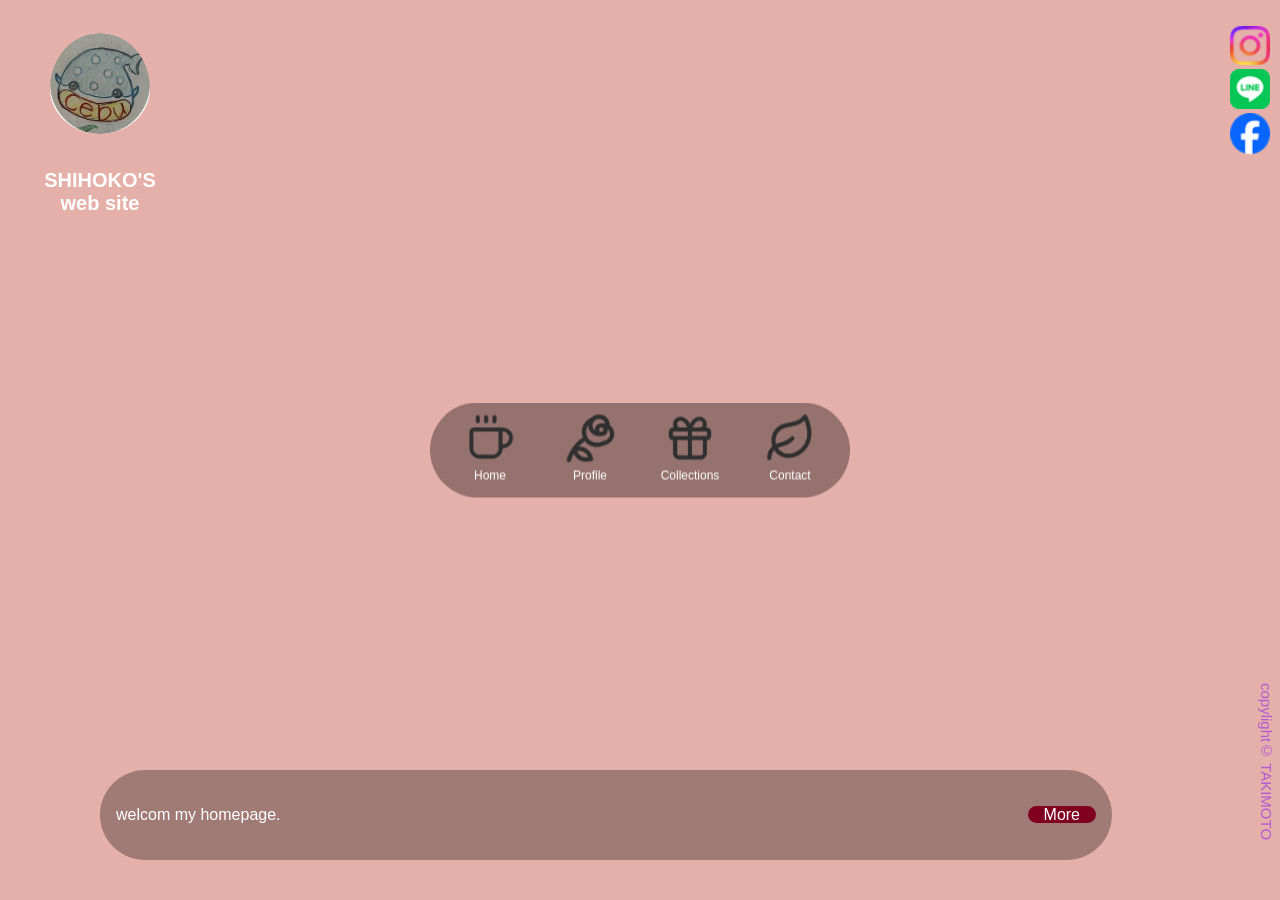
==== index.html @ f4e53ae1 "Final version" ====
<!DOCTYPE html>
<html lang="ja">
    <head>
        <meta charset="utf-8">
        <title>My portfolio</title>
        <meta name="viewport" content="width=device-width, inital-scale=1">
        <link rel="stylesheet" type="text/css" href="css/reset.css">
        <link rel="stylesheet" href="css/style.css">
        <link rel="icon" href="img/favicon.ico">
        <link rel="stylesheet"
        href="https://cdnjs.cloudflare.com/ajax/libs/font-awesome/6.5.2/css/all.min.css">
        <script src="main.js"></script>
    </head>

<body>

    <div id="site-wrapper">

    <header id="site-header">
      <h1 id="site-logo">
         <a href="#"><img src="img/logo.jpg" alt=""></a>
         <p>SHIHOKO'S<br>web site</p>
      </h1>

<!-- ハンバーガー -->
    <input type="checkbox" id="toggle">
    <label id="menu-button" for="toggle">
      <span></span>
      <span></span>
      <span></span>
    </label>
   
<!-- ナビ -->
 <nav id="site-nav" class="center-nav">
   <ul>
      <li><a href="#"><img src="img/7.png">Home</a></li>
      <li><a href="contents/index-4.html"><img src="img/8.png">Profile</a></li>
      <li><a href="contents/index-2.html"><img src="img/9.png">Collections</a></li>
      <li><a href="contents/index-3.html"><img src="img/10.png">Contact</a></li>
   </ul>
 </nav>

    </header>

 <main>
   <div class="new-top">
      <p class="text">welcom my homepage.</p>
      <p class="more"><a href="#">More</a></p>
   </div>
 </main>

 <!-- スライドショー(cssのみ) -->
  <aside id="mainimg">
   <div class="slide slide1"></div>
   <div class="slide slide2"></div>
   <div class="slide slide3"></div>
  </aside>

<ul class="icons">
   <li><a href="#"><img src="img/Instagram_Glyph_Gradient.png"></a></li>
   <li><a href="#"><img src="img/LINE_Brand_icon.png"></a></li>
   <li><a href="#"><img src="img/Facebook_Logo_Primary.png"></a></li>
</ul>  

<footer>
   <small>copylight© TAKIMOTO</small>
</footer>

<!-- ページトップへ移動するコード
<div class="pagetop"><a href="#">↑</a></div>
-->

</div>
</body>
</html>
---- css/style.css ----
@charset "UTF-8";

body {
    margin: 0;
    font-family: "Hiragino Kaku Gothic ProN" , Meiryo , sans-serif;
    background: #E6B0AA;
    color: #fff;
}

/* ヘッダー */
#site-header {
    width: 200px;
}

#site-logo {
    padding: 20px 0;
    text-align: center;
    font-size: 20px;
}
#site-logo img {
    width:  100px;
    border-radius: 50%;
    padding-bottom: 10px;
}

/* センターナビ */
.center-nav {
    position: fixed;
    top: 50%;
    left: 50%;
    transform: translate(-50%, -50%);
    z-index: 900;
}
.center-nav ul {
    display: flex;
    padding-left: 20px;
    padding-top: 10px;
    background: rgba(0, 0, 0, 0.35);
    backdrop-filter: blur(10px);
    border-radius: 999px;
    list-style: none;
}
.center-nav li {
    width: 100px;
    height: 85px;
}
.center-nav a {
    display: flex;
    width: 80px;
    flex-direction: column;
    align-items: center;
    gap: 6px;
    text-decoration: none;
    color: #fff;
    font-size: 0.75rem;
}
.center-nav img {
    width: 50px;
    aspect-ratio: 1/1;
}

.new-top {
    position: absolute;
    left: 100px;
    bottom: 40px;
    width: calc(100% - 300px);
    border-radius: 100px;
    display: flex;
    background: rgba(0, 0, 0, 0.3);
    padding:  0 1rem;
    padding-top: 20px;
    padding-bottom: 20px;
}
.new-top .more {
    margin-left: auto;
}
.new-top .more a {
    background: #800020;
    color: #fff;
    padding: 0 1rem;
    border-radius: 100px;
    text-decoration: none;
}


/* =====ハンバーガー====== */
#menu-button {
    display: none;
    width: 30px;
    margin: 8px auto;
    cursor: pointer;
    position: relative;
    z-index: 1000;
}
#menu-button span {
    display: block;
    height: 2px;
    background: #800020;
    margin: 6px 0;
    transition: 0.3s;
}

/* 開いた状態 */
#menu-button.open span:nth-child(1) {
    transform: translateY(8px) rotate(45deg);
}
#menu-button.open span:nth-child(2) {
    opacity: 0;
}
#menu-button.open span:nth-child(3) {
    transform: translateY(-8px) rotate(-45deg);
}



/* SNS */
.icons {
    position: fixed;
    right: 10px;
    top: 10px;
    list-style: none;
}
.icons img {
    width: 40px;
}

/* =====スライドショー(cssのみ)===== */
#mainimg {
    position: fixed;
    inset: 0;
    z-index: -1;
    overflow: hidden;
}

.slide {
    position: absolute;
    inset: 0;
    opacity: 0;
    animation: slideshow 15s infinite;
    background-size: cover;
    background-position: center;
}

.slide1 {
    background-image:  url("../img/4.png");
    animation-delay: 0s;
}
.slide2 {
    background-image:  url("../img/5.png");
    animation-delay: 5s;
}
.slide3 {
    background-image:  url("../img/6.png");
    animation-delay: 10s;
}

@keyframes slideshow {
    0% { opacity: 0; transform: scale(1); }
    10% { opacity: 1; transform: scale(1.1); }
    33% { opacity: 1; }
    43% { opacity: 0; }
    100% { opacity: 0; }    
}

/* フッター */
footer small {
    position: fixed;
    right: 5px;
    bottom: 60px;
    writing-mode: vertical-lr;
    opacity: .5;
    color: rgb(132, 1, 255);
    font-size: 15px;
}

/* ぺージトップ 
.pagetop a {
    position: fixed;
    right: 20px;
    bottom: 20px;
    width: 60px;
    line-height: 60px;
    text-align: center;
    border-radius: 50%;
    background: rgba(0, 0, 0,.2);
    color: #fff;
    text-decoration: none;
}
*/

#toggle {
        display: none;
}

/* =====sp()===== */
@media (max-width:900px) {
    #menu-button {
        display: block;
    }

    #site-header {
        width: 370px;
    }

    #site-nav {
        display: none;
        position: fixed;
        inset: 0;
        /*background: rgba(0, 0, 0, 0.6);*/
    }

    #site-nav ul { /*ハンバーガーメニューでの表示*/
        position: absolute;
        top: 113%;
        left: 100%;
        transform: translate(-50%,-50%);
        flex-direction: column;
        justify-content: center;
        align-items: center;
        /*padding: 10px;*/
        width: 60px;
        border-radius: 20px;
    }

    #toggle:checked ~ #site-nav {
        display: block;
    }

        /* 開いた状態 */
    #toggle:checked + #menu-button span:nth-child(1) {
        transform: translateY(8px) rotate(45deg);
    }
    #toggle:checked + #menu-button span:nth-child(2) {
        opacity: 0;
    }
    #toggle:checked + #menu-button span:nth-child(3) {
        transform: translateY(-8px) rotate(-45deg);
    }

    /* スライドショーの器を画面全体に強制固定 */
    #mainimg {
        position: fixed; /* 固定 */
        width: 100%;
        height: 100vh;      /* スマホで見せたい高さに変更 */
        z-index: -1;         /* 必要に応じて調整 */
        inset: 0;

    }

        /* 画像をタテ長のものに差し替えるimg */
    .slide1 { background-image: url("../img/28.png"); }
    .slide2 { background-image: url("../img/29.png"); }
    .slide3 { background-image: url("../img/30.png"); }


    .slide {
        /*background-size: contain; にすると画像が切れずに全部見えます */
        background-size: cover; /* 隙間なく埋める */
        width: 100%;
        height: 100%;
        background-position: center; /* 中央を基準にする */
    }
}

/* お知らせ */
@media (max-width:600px) {  /*(min-width:700px)*/
    .new-top {
        left: 25px;
        bottom: 15px;
        width: calc(100% - 88px);
    }
    .new-top .text {
        flex: 1;
        white-space: nowrap;
        overflow: hidden;
        text-overflow: ellipsis;
    }
    .new-top .more a {
        margin-left: 0px;
    }

}
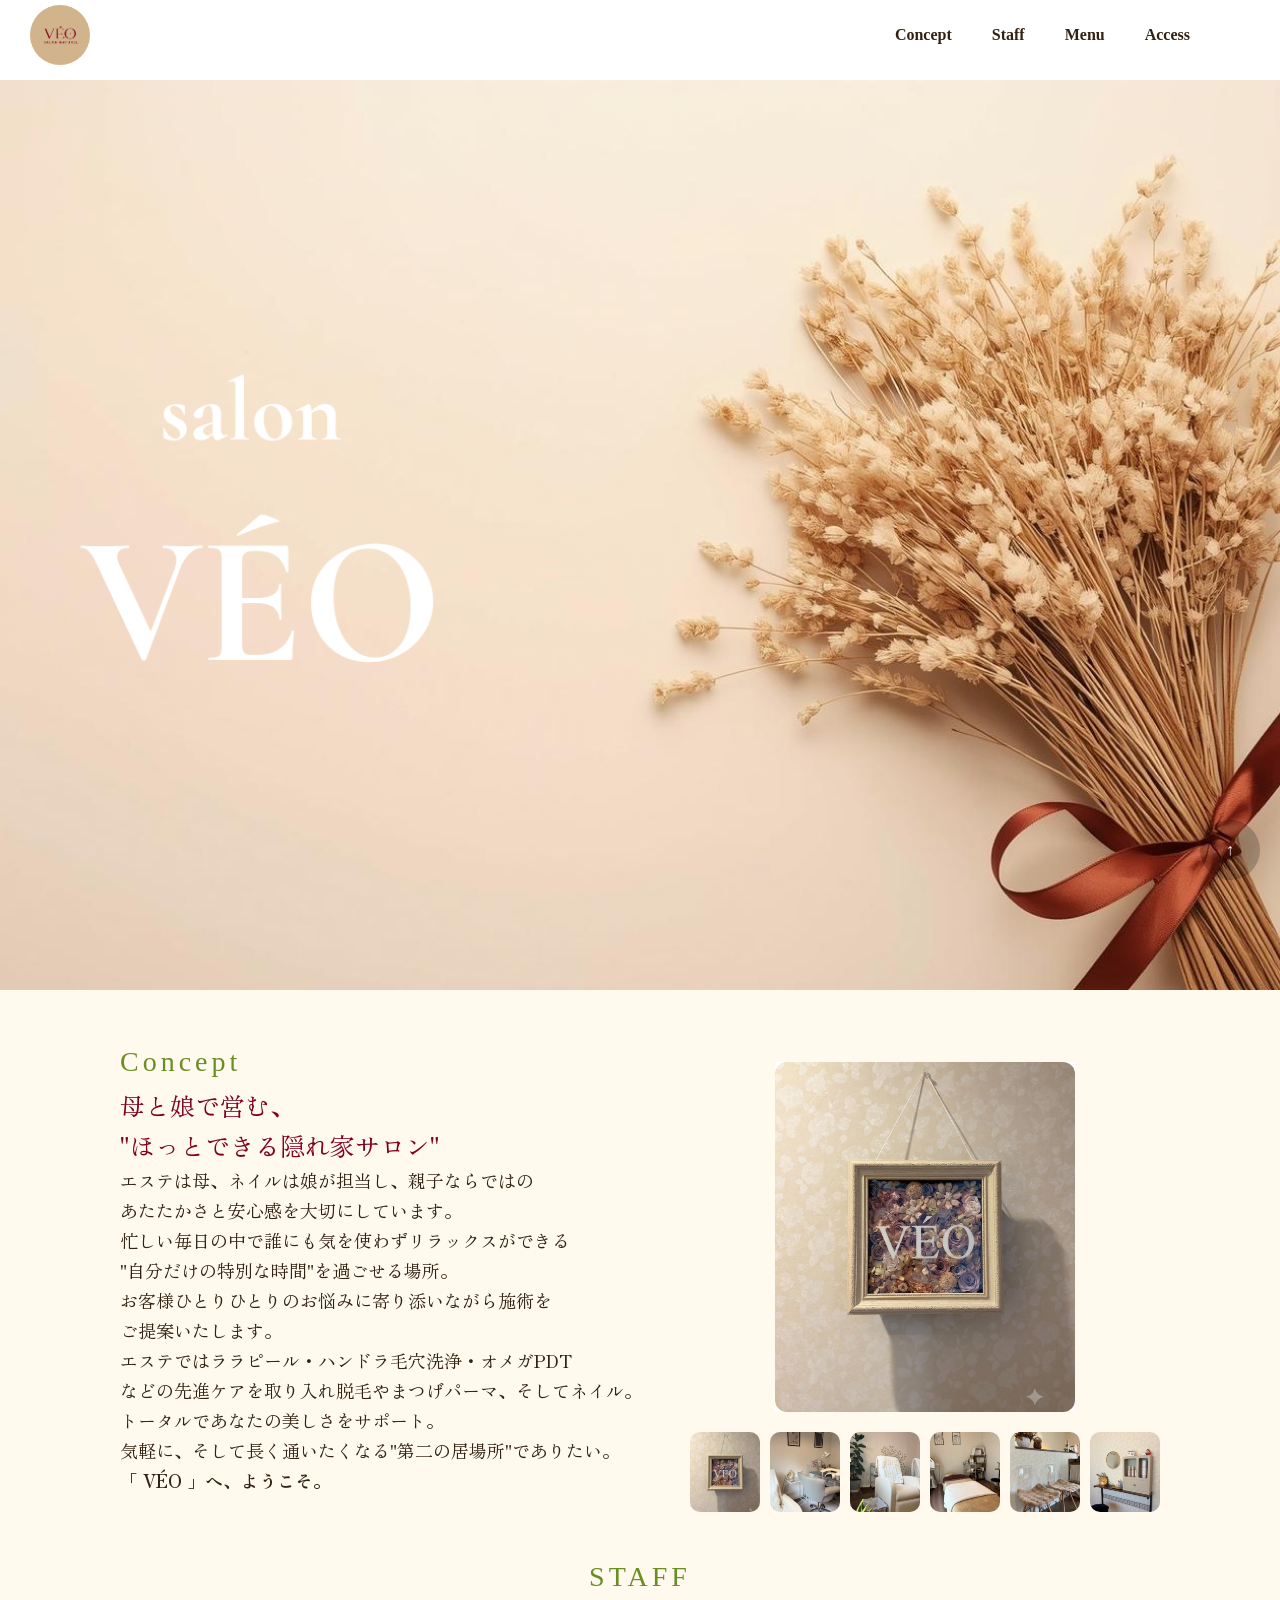
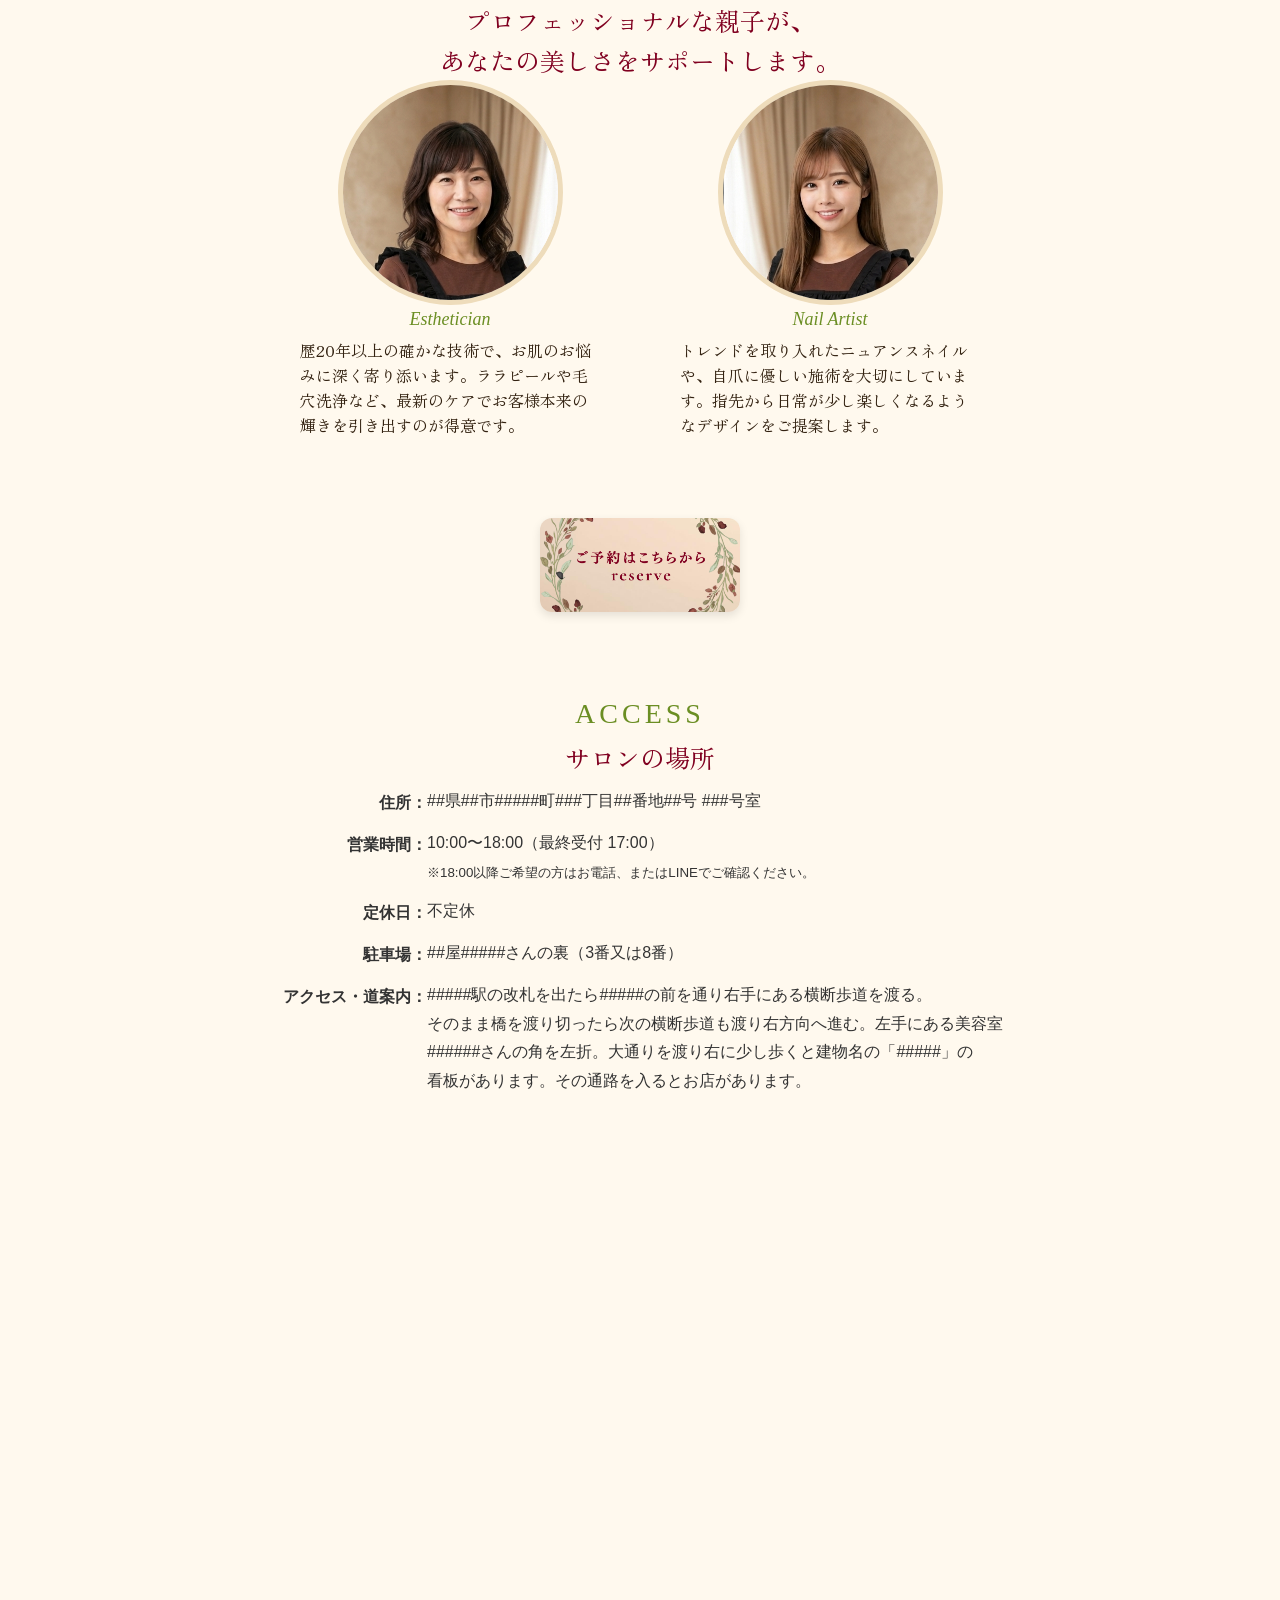
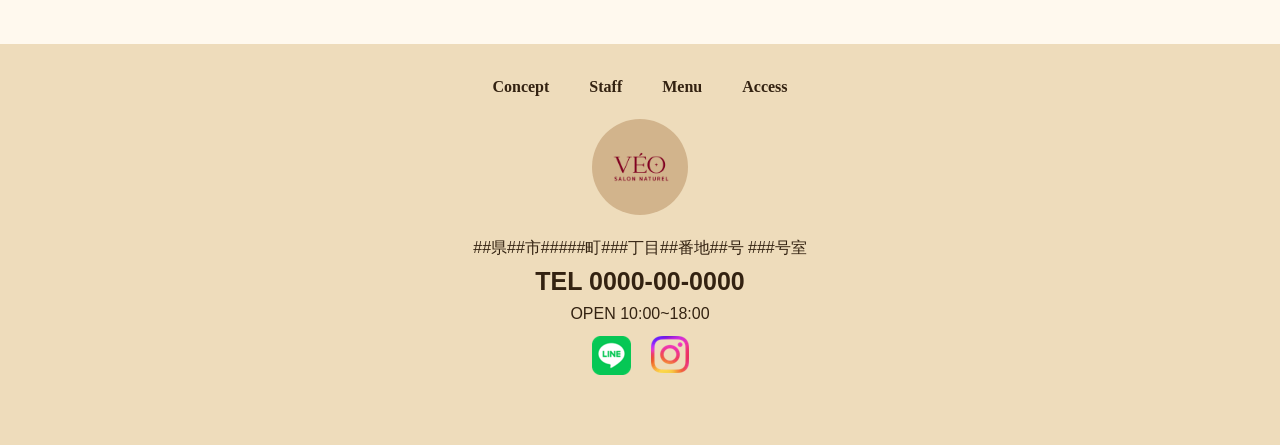
==== commit 36c03f88: "新サイトのデータを追加" ====
--- a/index.html
+++ b/index.html
@@ -1,75 +1,236 @@
 <!DOCTYPE html>
-<html lang="ja">
+<html>
     <head>
         <meta charset="utf-8">
-        <title>My portfolio</title>
+        <title>slon ÁZU｜瀬戸市のネイル＆エステ</title>
+        <meta name="description" content="瀬戸市の親子で営むネイル＆エステサロン『サロンÁZU（アズ）』。完全予約制のアットホームな空間で、丁寧な定額ネイルと本格エステをお届けします。">
         <meta name="viewport" content="width=device-width, inital-scale=1">
-        <link rel="stylesheet" type="text/css" href="css/reset.css">
         <link rel="stylesheet" href="css/style.css">
-        <link rel="icon" href="img/favicon.ico">
-        <link rel="stylesheet"
-        href="https://cdnjs.cloudflare.com/ajax/libs/font-awesome/6.5.2/css/all.min.css">
-        <script src="main.js"></script>
+        <link rel="icon" href="img/favicon.png">
+        <!-- ここからフォントのリンク -->
+         <link rel="preconnect" href="https://fonts.googleapis.com">
+         <link rel="preconnect" href="https://fonts.gstatic.com" crossorigin>
+         <link href="https://fonts.googleapis.com/css2?family=Kiwi+Maru&family=M+PLUS+2:wght@100..900&display=swap" rel="stylesheet">
+         <link rel="preconnect" href="https://fonts.googleapis.com">
+         <link rel="preconnect" href="https://fonts.gstatic.com" crossorigin>
+         <link href="https://fonts.googleapis.com/css2?family=Archivo+Black&family=Pacifico&display=swap" rel="stylesheet">
+         <link rel="preconnect" href="https://fonts.googleapis.com">         
+         <link rel="preconnect" href="https://fonts.gstatic.com" crossorigin>
+         <link href="https://fonts.googleapis.com/css2?family=Zen+Kaku+Gothic+New&display=swap" rel="stylesheet">
+         <link rel="preconnect" href="https://fonts.googleapis.com">
+         <link rel="preconnect" href="https://fonts.gstatic.com" crossorigin>
+         <link href="https://fonts.googleapis.com/css2?family=Zen+Old+Mincho&display=swap" rel="stylesheet">         
+
+         <!-- ここまで -->
     </head>
 
 <body>
-
-    <div id="site-wrapper">
-
-    <header id="site-header">
-      <h1 id="site-logo">
-         <a href="#"><img src="img/logo.jpg" alt=""></a>
-         <p>SHIHOKO'S<br>web site</p>
-      </h1>
-
-<!-- ハンバーガー -->
-    <input type="checkbox" id="toggle">
-    <label id="menu-button" for="toggle">
-      <span></span>
-      <span></span>
-      <span></span>
-    </label>
-   
-<!-- ナビ -->
- <nav id="site-nav" class="center-nav">
-   <ul>
-      <li><a href="#"><img src="img/7.png">Home</a></li>
-      <li><a href="contents/index-4.html"><img src="img/8.png">Profile</a></li>
-      <li><a href="contents/index-2.html"><img src="img/9.png">Collections</a></li>
-      <li><a href="contents/index-3.html"><img src="img/10.png">Contact</a></li>
-   </ul>
- </nav>
-
-    </header>
-
- <main>
-   <div class="new-top">
-      <p class="text">welcom my homepage.</p>
-      <p class="more"><a href="#">More</a></p>
-   </div>
- </main>
-
- <!-- スライドショー(cssのみ) -->
-  <aside id="mainimg">
-   <div class="slide slide1"></div>
-   <div class="slide slide2"></div>
-   <div class="slide slide3"></div>
-  </aside>
-
-<ul class="icons">
-   <li><a href="#"><img src="img/Instagram_Glyph_Gradient.png"></a></li>
-   <li><a href="#"><img src="img/LINE_Brand_icon.png"></a></li>
-   <li><a href="#"><img src="img/Facebook_Logo_Primary.png"></a></li>
-</ul>  
-
-<footer>
-   <small>copylight© TAKIMOTO</small>
-</footer>
-
-<!-- ページトップへ移動するコード
-<div class="pagetop"><a href="#">↑</a></div>
--->
+    <header class="header">
+
+    <!--ここからハンバーガーメニュー-->
+    <div class="hamburger-menu">
+        <input type="checkbox" id="menu-btn-check"  class="input-hidden">
+        <label for="menu-btn-check" class="menu-btn">
+        <span></span>
+        </label>
+    <!--ここからメニュー-->
+      <div class="menu-content">
+          <ul>
+              <li><a href="#concept">Concept</a></li>
+              <li><a href="#staff">Staff</a></li>   
+              <li><a href="#">Menu</a></li>
+              <li><a href="#access">Access</a></li>
+          </ul>
+      </div>
+        <!--ここまでがメニュー-->
+    </div>
+    <!--ここまでハンバーガーメニュー-->    
+
+    <div class="header-inner">
+        <div class="header-logo2">
+          <div class="header-logo">
+              <a  href="index.html">
+                <img src="img/logo.png" alt="aqarium">
+              </a>
+            <button class="toggle-menu-button"></button>
+          </div>  
+        </div>
+        <div class="header-site-menu">
+            <nav class="site-menu">
+                <ul>
+                    <li><a href="#concept">Concept</a></li>
+                    <li><a href="#staff">Staff</a></li>   
+                    <li><a href="#">Menu</a></li>
+                    <li><a href="#access">Access</a></li>
+                </ul>
+            </nav>            
+        </div>
+    </div>     
+</header>
+
+<main class="main">
+    <div class="first-view">
+    
+    </div>
+<div class="lead-text">
+    <div class="concept-inner">
+        <div id="concept"class="pc-lead-text">
+            <span class="concept-label">Concept</span>
+            <h2 class="concept-title">母と娘で営む、<br>"ほっとできる隠れ家サロン"</h2>
+            
+            <p class="concept-body">
+                エステは母、ネイルは娘が担当し、親子ならではの<br>
+                あたたかさと安心感を大切にしています。<br>
+                忙しい毎日の中で誰にも気を使わずリラックスができる<br>
+                "自分だけの特別な時間"を過ごせる場所。<br>
+                お客様ひとりひとりのお悩みに寄り添いながら施術を<br>
+                ご提案いたします。<br>
+                エステではララピール・ハンドラ毛穴洗浄・オメガPDT<br>
+                などの先進ケアを取り入れ脱毛やまつげパーマ、そしてネイル。<br>
+                トータルであなたの美しさをサポート。<br>
+                気軽に、そして長く通いたくなる"第二の居場所"でありたい。<br>
+                <strong>「 VÉO 」へ、ようこそ。</strong>
+            </p>
+        </div>
+        <div class="photo-box">
+             <div class="concept-image">
+                 <img src="img/photo6.png" id="mainImg" alt="サロンの風景" onclick="nextImg()">
+             </div>
+
+             <div class="thumbnail-list">
+                 <img src="img/photo6.png" alt="サロン6" onmouseover="changeImg(this.src)">
+                 <img src="img/photo1.jpg" alt="サロン1" onmouseover="changeImg(this.src)">
+                 <img src="img/photo2.jpg" alt="サロン2" onmouseover="changeImg(this.src)">
+                 <img src="img/photo3.jpg" alt="サロン3" onmouseover="changeImg(this.src)">
+                 <img src="img/photo4.jpg" alt="サロン4" onmouseover="changeImg(this.src)">
+                 <img src="img/photo5.jpg" alt="サロン5" class="pc-only" onmouseover="changeImg(this.src)">
+             </div>
+        </div>
+    </div>
+
 
 </div>
+
+
+
+
+<section id="staff" class="staff-section">
+    <div class="staff-inner">
+        <span class="concept-label">STAFF</span>
+        <h2 class="concept-title">プロフェッショナルな親子が、<br>あなたの美しさをサポートします。</h2>
+
+        <div class="staff-flex">
+            <div class="staff-card">
+                <div class="staff-image-1">
+                    <img src="img/staff-mother.png" alt="エステ担当 お母さん">
+                </div>
+                <div class="staff-info">
+                    <p class="staff-en-name">Esthetician</p>
+                    <p class="staff-text">
+                        歴20年以上の確かな技術で、お肌のお悩みに深く寄り添います。ララピールや毛穴洗浄など、最新のケアでお客様本来の輝きを引き出すのが得意です。
+                    </p>
+                </div>
+            </div>
+
+            <div class="staff-card">
+                <div class="staff-image-2">
+                    <img src="img/staff-daughter.png" alt="ネイル担当 娘さん">
+                </div>
+                <div class="staff-info">
+                    <p class="staff-en-name">Nail Artist</p>
+                    <p class="staff-text">
+                        トレンドを取り入れたニュアンスネイルや、自爪に優しい施術を大切にしています。指先から日常が少し楽しくなるようなデザインをご提案します。
+                    </p>
+                </div>
+            </div>
+        </div>
+    </div>
+</section>
+<div class="reserve-btn-area">
+    <a class=menu href=""><img src="img/reserve.png"></a>
+</div>
+
+<section id="access" class="access-section">
+    <div class="access-inner">
+        <span class="concept-label">ACCESS</span>
+        <h2 class="concept-title">サロンの場所</h2>
+<div class="access-text">
+    <div class="access-row">
+        <strong class="row-label">住所：</strong>
+        <span class="row-content">##県##市#####町###丁目##番地##号 ###号室</span>
+    </div>
+    
+    <div class="access-row">
+        <strong class="row-label">営業時間：</strong>
+        <span class="row-content">
+            10:00〜18:00（最終受付 17:00）<br>
+            <small>※18:00以降ご希望の方はお電話、またはLINEでご確認ください。</small>
+        </span>
+    </div>
+
+    <div class="access-row">
+        <strong class="row-label">定休日：</strong>
+        <span class="row-content">不定休</span>
+    </div>
+
+    <div class="access-row">
+        <strong class="row-label">駐車場：</strong>
+        <span class="row-content">##屋#####さんの裏（3番又は8番）</span>
+    </div>
+
+    <div class="access-row">
+        <strong class="row-label">アクセス・道案内：</strong>
+        <span class="row-content">
+            #####駅の改札を出たら#####の前を通り右手にある横断歩道を渡る。<br>
+            そのまま橋を渡り切ったら次の横断歩道も渡り右方向へ進む。左手にある美容室<br>
+            ######さんの角を左折。大通りを渡り右に少し歩くと建物名の「#####」の<br>
+            看板があります。その通路を入るとお店があります。
+        </span>
+    </div>
+</div>
+        
+        <div class="map-container">
+            <iframe src="https://www.google.com/maps/embed?pb=!1m16!1m12!1m3!1d3240.522029103488!2d139.68930612413666!3d35.68876937956262!2m3!1f0!2f0!3f0!3m2!1i1024!2i768!4f13.1!2m1!1z5p2x5Lqs6YO96YO95bqBIOWcsOWbsw!5e0!3m2!1sja!2sjp!4v1782711005686!5m2!1sja!2sjp" height="450" style="border:0;" allowfullscreen="" loading="lazy" referrerpolicy="strict-origin-when-cross-origin"></iframe>
+        </div>
+    </div>
+</section>
+
+
+  <footer class="footer">
+    <nav class="site-menu">
+        <ul>
+            <li><a href="#concept">Concept</a></li>
+            <li><a href="#staff">Staff</a></li>
+            <li><a href="#">Menu</a></li>
+            <li><a href="#access">Access</a></li>
+        </ul>
+    </nav>
+         <a class="footer-logo">
+             <img src="img/logo.png" alt="malta">
+         </a>
+                 <p class="footer-address">##県##市#####町###丁目##番地##号 ###号室</p>
+                 <p class="footer-tel">TEL 0000-00-0000</p>
+                 <p class="footer-time">OPEN 10:00~18:00</p>
+             <ul class="sns">
+                 <li><a href="#"><img src="img/LINE_Brand_icon.png"></a></li>
+                 <li><a href="#"><img src="img/Instagram_Glyph_Gradient.png"></a></li>
+             </ul>
+        <div class="pagetop"><a href="#">↑</a></div> <!-- ページトップ -->
+  </footer>
+
+  <script>
+document.querySelectorAll('.menu-content a').forEach(link => {
+    link.addEventListener('click', () => {
+        // チェックボックスのチェックを外す（＝メニューを閉じる）
+        document.getElementById('menu-btn-check').checked = false;
+    });
+});
+</script>
+
+<script>
+function changeImg(url) {
+document.getElementById('mainImg').src = url;
+}</script>
+
 </body>
 </html>
--- a/css/style.css
+++ b/css/style.css
@@ -1,179 +1,456 @@
 @charset "UTF-8";
+/* CSS document */
+
+*,
+::before,
+::after {
+    padding: 0;
+    margin: 0;
+    box-sizing: border-box;
+}
+
+html {
+    scroll-behavior: smooth;
+    scroll-padding-top: 70px;
+}
+
+.first-view {
+    height: calc(110vh - 80px);/* ヘッダー分を引く */
+    margin-top: 80px; /* 固定ヘッダーの下に潜り込まないようにする */
+    background-image: url("../img/1-pc.png");
+    background-repeat: no-repeat;
+    background-position: center center;
+    background-size: cover;
+    display: flex;
+    align-items: center;
+}
+
+/* --- コンセプトエリア全体 --- */
+.lead-text {
+    margin: 25px 60px 0;         /* 外側の余白 */
+    padding: 25px 60px 0;        /* 内側の余白 */
+    border-radius: 24px;       /* 角の丸み */
+    color: #332211;            /* 文字色（濃い茶色） */
+}
+
+/* 横並びのレイアウト */
+.concept-inner {
+    display: flex;
+    align-items: center;       /* 上下中央揃え */
+    justify-content: space-between;
+    gap: 10px;                 /* テキストと画像の間隔 */
+    max-width: 1250px;         /* 全体の最大幅 */
+    margin: 0 auto;            /* 全体の中央寄せ */
+}
+
+/* 左側：テキストの箱 */
+.pc-lead-text {
+    width: 550px;              /* 幅を固定 */
+    text-align: left;
+}
+
+/* --- 文字の細かい設定 --- */
+.concept-label {
+    font-family: "キウイ丸", serif;
+    display: block;
+    font-size: 28px;           /* CONCEPTという文字サイズ */
+    letter-spacing: 4px;       /* 文字の間隔を広げてオシャレに */
+    color: #6B8E23;            /* オリーブ色 */
+}
+
+.concept-title {
+    font-family: "Zen Old Mincho", serif;
+    font-size: 25px;           /* 見出しのサイズ */
+    line-height: 40px;         /* 行間の高さ */
+    font-weight: normal;
+    color: #800020;            /* バーガンディ */
+}
+
+.concept-body {
+    font-family: "Zen Old Mincho", serif;
+    font-size: 18px;           /* 本文のサイズ */
+    line-height: 30px;         /* 本文の行間（ゆったりめ） */
+    margin-bottom: 40px;
+    
+}
+
+.concept-brand {
+    font-size: 28px;           /* 店名のサイズ */
+    font-family: serif;
+    color: #800020;            /* バーガンディ */
+}
+
+/* 右側：画像の箱 */
+.concept-image {
+    background-color: #ffffff; /* 画像がない時の仮の色 */
+    overflow: hidden;
+}
+.concept-image img {
+    width: 300px;
+    height: 350px;
+    object-fit: cover;         /* 画像が枠いっぱいに綺麗に収まる設定 */
+    border-radius: 12px; 
+}
+.thumbnail-list{
+    display: flex;         /* 横に並べる */
+    justify-content: center; /* サムネイル自体も中央に寄せる */
+    gap: 10px;
+}
+.thumbnail-list img{
+    border-radius: 10px;       /* 角の丸み */
+    width: 70px;
+    height: 80px;
+    object-fit: cover;
+    cursor: pointer; 
+}
+.photo-box {
+    display: flex;
+    flex-direction: column; /* 縦に並べる（メイン画像の下にサムネイル） */
+    align-items: center;    /* ★これが「センター（中央）揃え」の正体です */
+    gap: 20px;              /* メイン画像とサムネイルの間の隙間 */
+    width: auto; 
+}
+
+/* ボタンを中央に配置する入れ物 */
+.reserve-btn-area {
+    display: flex;
+    justify-content: center; /* 【重要】中身を左右の中央に配置する */
+    align-items: center;     /* 上下の中央に配置する */
+    margin: 20px 0px;   /* 上下に40pxの余白を作る */
+    width: 100%;
+}
+
+/* 予約画像の設定 */
+.reserve-btn-area img {
+    width: 200px;        /* 画像の横幅を小さく調整（お好みのサイズに変えてください） */
+    height: auto;        /* 縦横比を維持 */
+    
+    /* 角を少し丸くする */
+    border-radius: 12px; 
+    
+
+    /* 少し浮かせてオシャレに見せる（お好みで） */
+    box-shadow: 0px 4px 10px rgba(0, 0, 0, 0.1);
+    
+    /* マウスを置いた時のアニメーション */
+    transition: transform 0.3s ease;
+}
+
+/* マウスを置いた時に少し大きくする演出 */
+.reserve-btn-area img:hover {
+    transform: scale(1.05); /* 5%だけ大きくする */
+    opacity: 0.8;           /* 少し透明にする */
+}
+
+/* スタッフセクション全体 */
+.staff-section {
+    background-color: #fff9ee; /* 背景は少し明るく */
+    text-align: center;
+}
+
+.staff-inner {
+    max-width: 1100px;
+    margin: 0 auto;
+    padding: 20px 20px 10px;
+}
+
+/* 横並びのレイアウト */
+.staff-flex {
+    display: flex;
+    justify-content: center;
+    gap: 80px; /* 二人の間の距離 */
+}
+
+/* 一人分のカード */
+.staff-card {
+    width: 300px;
+}
+
+/* 写真を丸く、または少しオシャレな角丸に */
+.staff-image-1 {
+    width: 225px;
+    height: 225px;
+    margin: 0 auto;
+    border-radius: 150px; /* 正円にする */
+    overflow: hidden;
+    border: 5px solid #EEDCBB; /* ベージュの枠線で優しく */
+}
+
+.staff-image-2 {
+    width: 225px;
+    height: 225px;
+    margin: 0 auto;
+    border-radius: 150px; /* 正円にする */
+    overflow: hidden;
+    border: 5px solid #EEDCBB; /* ベージュの枠線で優しく */
+}
+
+.staff-image-1 img {
+    width: 250px;
+    height: 240px;
+    object-fit: cover;
+}
+
+.staff-image-2 img {
+    width: 250px;
+    height: 240px;
+    object-fit: cover;
+}
+
+/* 英語の役職名（Cormorant Garamond） */
+.staff-en-name {
+    font-family: 'Cormorant Garamond', serif;
+    font-size: 18px;
+    font-style: italic;
+    color: #6B8E23; /* オリーブ色 */
+    margin-bottom: 5px;
+}
+
+/* 自己紹介文 */
+.staff-text {
+    font-family: 'Zen Old Mincho', serif;
+    font-size: 16px;
+    line-height: 25px;
+    color: #332211;
+    text-align: left; /* 文章は左寄せが読みやすい */
+    margin-bottom: 50px;
+}
+
+.access-inner{
+    max-width: 1100px;
+    margin: 0 auto;
+    padding:60px 20px;
+    text-align: center;
+}
+
+
+/* ここからリンクボタン */
+.link-button-area {
+    display: flex;
+    justify-content: center;
+    margin: 100px 0 25px 0;
+
+}
+.link-button {
+    background-color: #00b7ff;
+    display: inline-block;
+    min-width: 175px;
+    line-height: 60px;
+    border-radius: 50px;
+    font-family: "Kiwi Maru", serif;
+    font-style: normal;
+    font-size: 20px;
+    text-align: center;
+    color: #ffffff;
+}
+
+
+ul,
+ol {
+    list-style: none;
+}
+
+a {
+    color: inherit;
+    text-decoration: none;
+}
 
 body {
-    margin: 0;
-    font-family: "Hiragino Kaku Gothic ProN" , Meiryo , sans-serif;
-    background: #E6B0AA;
-    color: #fff;
-}
-
-/* ヘッダー */
-#site-header {
-    width: 200px;
-}
-
-#site-logo {
-    padding: 20px 0;
+    font-family: sans-serif;
+    font-size: 16px;
+    color: #333;
+    line-height: 1.6;
+    background-color: #FFFFFF;
+}
+
+img {
+    max-width: 100%;
+    height: auto;
+    display: block;
+}
+
+/* 料金表ここから */
+table {
+    border-collapse: collapse;
+    width: 100%;
+    table-layout: fixed;
+    border-spacing: 0;
+}
+
+th {
+    background-color: #33b1ff;
     text-align: center;
-    font-size: 20px;
-}
-#site-logo img {
-    width:  100px;
+    height: 40px;
+    color: #ffffff; 
+}
+
+th,td {
+    border: solid 1px;
+    text-align: center;
+    padding: 10px;
+}
+
+/* ここまで表 */
+
+.header {
+    position: fixed;
+    top: 0;
+    left: 0;
+    right: 0;
+    /*background-color: #ffffff;　ナビゲーション白塗り*/
+    backdrop-filter: blur(8px);/*ナビゲーション透明*/
+    height: 70px;
+    z-index: 100;
+    box-shadow: 0 3px 6px rgba(255, 255, 255, 0.7);
+}
+
+.header-logo {
+    height: 65px;
+    width: 60px;
+    margin-left: 30px;
+    margin-top: 5px;
+}
+.header-logo2{
+    display: flex;
+    align-items: center;
+    gap: 15px;
+}
+.header-logo img {
     border-radius: 50%;
-    padding-bottom: 10px;
-}
-
-/* センターナビ */
-.center-nav {
-    position: fixed;
-    top: 50%;
-    left: 50%;
-    transform: translate(-50%, -50%);
-    z-index: 900;
-}
-.center-nav ul {
-    display: flex;
-    padding-left: 20px;
-    padding-top: 10px;
-    background: rgba(0, 0, 0, 0.35);
-    backdrop-filter: blur(10px);
-    border-radius: 999px;
-    list-style: none;
-}
-.center-nav li {
-    width: 100px;
-    height: 85px;
-}
-.center-nav a {
-    display: flex;
-    width: 80px;
+}
+
+.header-inner {
+    max-width: 1310px;
+    margin-left: auto;
+    margin-right: auto;
+    padding-left: 0px;
+    padding-right: 40px;
+    height: 100%;
+    display: flex;
+    justify-content: space-between;
+    align-items: center;
+}
+.header-site-menu{
+    margin-right: 30px;
+    margin-top: 0px;
+    display: block; /*【PC版の設定】PC用のナビゲーションを表示する*/
+}
+.toggle-menu-button {
+    display: none;
+}
+
+.site-menu ul {
+    display: flex;
+}
+.site-menu ul li {
+    margin-left: 20px;
+    margin-right: 20px;
+}
+
+.site-menu ul a {
+    font-family: 'キウイ丸', serif;
+    font-weight:  bold;
+    color: #332211;
+}
+
+section .access-text {
+    text-align: left;
+    width: fit-content;  /* 中身の長さに合わせて幅を自動調整 */
+    margin-left: auto;   /* 左の余白を自動（最大）に */
+    margin-right: auto;  /* 右の余白を自動（最大）に */
+    margin-bottom: 30px;
+    line-height: 2;      /* 行間を広げるとさらに読みやすくなります */
+}
+
+.access-row {
+    display: flex;       /* 横並びにする */
+    align-items: flex-start; /* 上揃えにする */
+    margin-top: 10px;    /* 上の行との隙間 */
+}
+
+.row-label {
+    flex-shrink: 0;      /* 見出しが潰れないように固定 */
+    width: 150px;            /* 「：」までの幅をここで固定！ */
+    text-align: right;        /* ラベル内の文字を左寄せ */
+    font-weight: bold;
+}
+
+.row-content {
+    flex: 1;             /* 残りの幅をすべて使う */
+    line-height: 1.8;    /* 行間を広げて読みやすく */
+}
+
+footer .sns {
+    display: flex;
+}
+
+footer .sns img {
+    margin: 10px;
+}
+
+.footer {
+    color: #332211;
+    background-color: #EEDCBB;
+    padding-top: 30px;
+    padding-bottom: 60px;
+    display: flex;
     flex-direction: column;
     align-items: center;
-    gap: 6px;
-    text-decoration: none;
-    color: #fff;
-    font-size: 0.75rem;
-}
-.center-nav img {
-    width: 50px;
-    aspect-ratio: 1/1;
-}
-
-.new-top {
-    position: absolute;
-    left: 100px;
-    bottom: 40px;
-    width: calc(100% - 300px);
-    border-radius: 100px;
-    display: flex;
-    background: rgba(0, 0, 0, 0.3);
-    padding:  0 1rem;
-    padding-top: 20px;
-    padding-bottom: 20px;
-}
-.new-top .more {
+}
+
+.footer-logo {
+    display: block;
+    width: 120px;
+    margin-top: 20px;
+}
+
+.footer-logo img {
+    border-radius: 50%;
+    width: 80%;
     margin-left: auto;
-}
-.new-top .more a {
-    background: #800020;
-    color: #fff;
-    padding: 0 1rem;
-    border-radius: 100px;
-    text-decoration: none;
-}
-
-
-/* =====ハンバーガー====== */
-#menu-button {
-    display: none;
-    width: 30px;
-    margin: 8px auto;
-    cursor: pointer;
-    position: relative;
-    z-index: 1000;
-}
-#menu-button span {
-    display: block;
-    height: 2px;
-    background: #800020;
-    margin: 6px 0;
-    transition: 0.3s;
-}
-
-/* 開いた状態 */
-#menu-button.open span:nth-child(1) {
-    transform: translateY(8px) rotate(45deg);
-}
-#menu-button.open span:nth-child(2) {
-    opacity: 0;
-}
-#menu-button.open span:nth-child(3) {
-    transform: translateY(-8px) rotate(-45deg);
-}
-
-
-
-/* SNS */
-.icons {
-    position: fixed;
-    right: 10px;
-    top: 10px;
-    list-style: none;
-}
-.icons img {
-    width: 40px;
-}
-
-/* =====スライドショー(cssのみ)===== */
-#mainimg {
-    position: fixed;
-    inset: 0;
-    z-index: -1;
-    overflow: hidden;
-}
-
-.slide {
-    position: absolute;
-    inset: 0;
-    opacity: 0;
-    animation: slideshow 15s infinite;
-    background-size: cover;
-    background-position: center;
-}
-
-.slide1 {
-    background-image:  url("../img/4.png");
-    animation-delay: 0s;
-}
-.slide2 {
-    background-image:  url("../img/5.png");
-    animation-delay: 5s;
-}
-.slide3 {
-    background-image:  url("../img/6.png");
-    animation-delay: 10s;
-}
-
-@keyframes slideshow {
-    0% { opacity: 0; transform: scale(1); }
-    10% { opacity: 1; transform: scale(1.1); }
-    33% { opacity: 1; }
-    43% { opacity: 0; }
-    100% { opacity: 0; }    
-}
-
-/* フッター */
-footer small {
-    position: fixed;
-    right: 5px;
-    bottom: 60px;
-    writing-mode: vertical-lr;
-    opacity: .5;
-    color: rgb(132, 1, 255);
-    font-size: 15px;
-}
-
-/* ぺージトップ 
+    margin-right: auto;
+}
+
+.footer-address {
+    margin-top: 20px;
+}
+
+.footer-tel {
+    font-size: 25px;
+    font-weight: bold;
+}
+
+.main {
+    background-color: #fff9ee;
+}
+
+.picture img {
+    width: 200px;
+    height: 200px;
+    border-radius: 50%;
+    object-fit: cover;
+    transition: transform 0.3s ease, box-shadow 0.3s ease;
+}
+.picture img:hover {
+    transform: scale(1.05);
+    box-shadow: 0 0 10px #707070;
+}
+
+.picture {
+    display: grid;/* 「同じ幅で3列作る」という指示 */
+    grid-template-columns: repeat(3, 1fr); 
+    gap: 30px;             /* 画像同士の隙間（縦横共通） */
+    max-width: 700px;      /* 3枚並んだ時の全体の幅 */
+    margin: 0 auto 60px;   /* 中央寄せ */
+    justify-items: center; /* 中の画像を中央に寄せる */
+}
+
+.map-container iframe {
+    width: 100% !important; /* 横幅を親要素（画面幅）いっぱいに自動伸縮させる */
+    max-width: 1000px;       /* パソコンで見たときに大きくなりすぎない限界値 */
+}
+
+/* ぺージトップ */
 .pagetop a {
     position: fixed;
     right: 20px;
@@ -185,103 +462,226 @@
     background: rgba(0, 0, 0,.2);
     color: #fff;
     text-decoration: none;
-}
-*/
-
-#toggle {
+    z-index: 1000;
+}
+
+
+/* ここからハンバーガーメニュー */
+.menu-btn {
+    position: fixed;
+    top: 10px;
+    right: 10px;
+    display: flex;
+    height: 60px;
+    width: 60px;
+    justify-content: center;
+    align-items: center;
+    z-index: 210;
+    background-color: #EEDCBB;
+}
+.menu-btn span, .menu-btn span:before, .menu-btn span:after {
+    content: '';
+    display: block;
+    height: 3px;
+    width: 25px;
+    border-radius: 3px;
+    background-color: #800020;
+    position: absolute;
+}
+.menu-btn span:before {
+    bottom: 8px;
+}
+.menu-btn span:after {
+    top: 8px
+}
+#menu-btn-check:checked ~ .menu-btn span {
+    background-color: rgba(255,255,255,0);
+}
+#menu-btn-check:checked ~ .menu-btn span::before {
+    bottom: 0;
+    transform: rotate(45deg);
+}
+#menu-btn-check:checked ~ .menu-btn span::after {
+    top:0;
+    transform: rotate(-45deg);
+}
+#menu-btn-check {
+    display: none;
+}
+
+.menu-content {
+    width: 270px;
+    height: 100vh;
+    position: fixed;
+    top: 0;
+    right: -270px;         /* 幅と同じ分だけマイナスにして、右の外側に隠す */
+    left: auto;            /* leftの設定を打ち消す */
+    z-index: 200;
+    background-color: #EEDCBB;
+    transition: all 0.5s; /*ハンバーガーメニューのホバー*/
+    box-shadow: -5px 0 15px rgba(0, 0, 0, 0.1);
+}
+
+.menu-content ul {
+    padding: 70px 10px 0;
+}
+.menu-content ul li {
+    border-bottom: solid 1px #ffffff;
+    list-style: none;
+}
+.menu-content ul li a {
+    display: block;
+    width: 100%;
+    font-size: 18px; 
+    font-family: "'Cormorant Garamond'", serif; /* フォントを統一 */
+    box-sizing: border-box;
+    color: #332211;     /* 白(#ffffff)から濃い茶色に変更して視認性アップ */
+    text-decoration: none;
+    padding: 20px 15px; /* 余白を広げてタップしやすく */
+    border-bottom: solid 1px rgba(255, 255, 255, 0.5); /* 線の色を微調整 */
+}
+.menu-content ul li a::before {
+    content: "";
+    width: 7px;
+    height: 7px;
+    border-top: solid 2px #ffffff;
+    border-right: solid 2px #ffffff;
+    transform: rotate(45deg);
+    position: absolute;
+    right: 11px;
+    top: 16px;
+}
+
+#menu-btn-check:checked ~ .menu-content {
+    right: 0;              /* 右端に引き出す */
+    left: auto !important; /* 左側には絶対にくっつけない */
+}
+.hamburger-menu { /*【共通設定】まず、PCではハンバーガーメニューを「消して」おく */
+    display: none;
+}
+
+
+/*========SP=========*/
+@media (max-width: 1000px){
+    .first-view {
+    height: calc(96vh - 50px);
+        background-image: url("../img/1-sp.png");
+        /* background-position: 左右 上下; */
+        background-position: 77% center;
+    }    
+}
+
+@media (max-width: 800px){
+   /* --- ヘッダー・メニューの切り替え --- */
+    .header-site-menu {
+        display: none; /* PC用のメニューを隠す */
+    }
+    .hamburger-menu {
+        display: block; /* 隠していたハンバーガーメニューを表示 */
+    }
+    .map-container iframe {
+        height: 300px;      /* スマホでの縦幅を450pxから300pxに縮めてすっきりさせる */
+    } 
+
+/* --- コンセプトエリア（縦並びに変更） --- */
+    .concept-inner {
+        flex-direction: column; /* 横並びから縦並びに */
+        gap: 30px;
+        padding: 0 10px;
+    }
+
+    .concept-body br {
+        display: none; /* スマホの時は <br> による強制改行を無視する */ 
+    }
+
+    .concept-body {
+        font-size: 16px;
+    }
+
+    .lead-text {
+        margin: 20px 10px;
+        padding: 40px 20px;
+    }
+
+    .pc-lead-text, .concept-image {
+        width: 100%; /* 幅を画面いっぱいに */
+        height: auto;
+    }
+
+    .concept-image img {
+        width: 100%;
+        height: 300px; /* スマホで見やすい高さに */
+    }
+
+    .concept-title {
+        font-size: 18px; /* 文字を少し小さく */
+        line-height: 1.5;
+    }
+
+  .pc-only {
         display: none;
-}
-
-/* =====sp()===== */
-@media (max-width:900px) {
-    #menu-button {
+    }
+    
+    /* --- スタッフセクション（縦並びに変更） --- */
+    .staff-flex {
+        flex-direction: column;
+        align-items: center;
+        gap: 0px;
+    }
+
+    .staff-card {
+        width: 100%;
+    }
+
+    .staff-image-1, .staff-image-2 {
+        width: 200px;
+        height: 200px;
+    }
+    .staff-image-1 img, .staff-image-2 img {
+        width: 200px;
+        height: 200px;
+    }
+
+    .staff-image img {
+    width: 200px;
+    height: 200px;
+    }
+
+    .staff-inner {
+    margin: 0 20px;
+    }
+
+    /* --- 画像タイル（3列から1列、または2列に） --- */
+    .picture {
+        grid-template-columns: repeat(2, 1fr); /* スマホは2列が見やすい */
+        gap: 15px;
+    }
+
+    .access-row {
+        display: block;  /* 縦並びに戻す */
+    }
+    .row-label {
         display: block;
-    }
-
-    #site-header {
-        width: 370px;
-    }
-
-    #site-nav {
+        width: 100%;
+        margin-bottom: 5px;
+        text-align: left;
+    }
+    .row-content {
+        font-size: 13px;
+    }
+
+
+    .pagetop a {
         display: none;
-        position: fixed;
-        inset: 0;
-        /*background: rgba(0, 0, 0, 0.6);*/
-    }
-
-    #site-nav ul { /*ハンバーガーメニューでの表示*/
-        position: absolute;
-        top: 113%;
-        left: 100%;
-        transform: translate(-50%,-50%);
-        flex-direction: column;
-        justify-content: center;
-        align-items: center;
-        /*padding: 10px;*/
-        width: 60px;
-        border-radius: 20px;
-    }
-
-    #toggle:checked ~ #site-nav {
-        display: block;
-    }
-
-        /* 開いた状態 */
-    #toggle:checked + #menu-button span:nth-child(1) {
-        transform: translateY(8px) rotate(45deg);
-    }
-    #toggle:checked + #menu-button span:nth-child(2) {
-        opacity: 0;
-    }
-    #toggle:checked + #menu-button span:nth-child(3) {
-        transform: translateY(-8px) rotate(-45deg);
-    }
-
-    /* スライドショーの器を画面全体に強制固定 */
-    #mainimg {
-        position: fixed; /* 固定 */
-        width: 100%;
-        height: 100vh;      /* スマホで見せたい高さに変更 */
-        z-index: -1;         /* 必要に応じて調整 */
-        inset: 0;
-
-    }
-
-        /* 画像をタテ長のものに差し替えるimg */
-    .slide1 { background-image: url("../img/28.png"); }
-    .slide2 { background-image: url("../img/29.png"); }
-    .slide3 { background-image: url("../img/30.png"); }
-
-
-    .slide {
-        /*background-size: contain; にすると画像が切れずに全部見えます */
-        background-size: cover; /* 隙間なく埋める */
-        width: 100%;
-        height: 100%;
-        background-position: center; /* 中央を基準にする */
-    }
-}
-
-/* お知らせ */
-@media (max-width:600px) {  /*(min-width:700px)*/
-    .new-top {
-        left: 25px;
-        bottom: 15px;
-        width: calc(100% - 88px);
-    }
-    .new-top .text {
-        flex: 1;
-        white-space: nowrap;
-        overflow: hidden;
-        text-overflow: ellipsis;
-    }
-    .new-top .more a {
-        margin-left: 0px;
-    }
-
-}
-
-
-
-
-
+    }
+    
+    /* --- フッター --- */
+    .footer-address, .footer-tel {
+        font-size: 14px;
+        padding: 0 10px;
+    }
+
+     .footer-logo img {
+        width: 70%; 
+     }
+}
